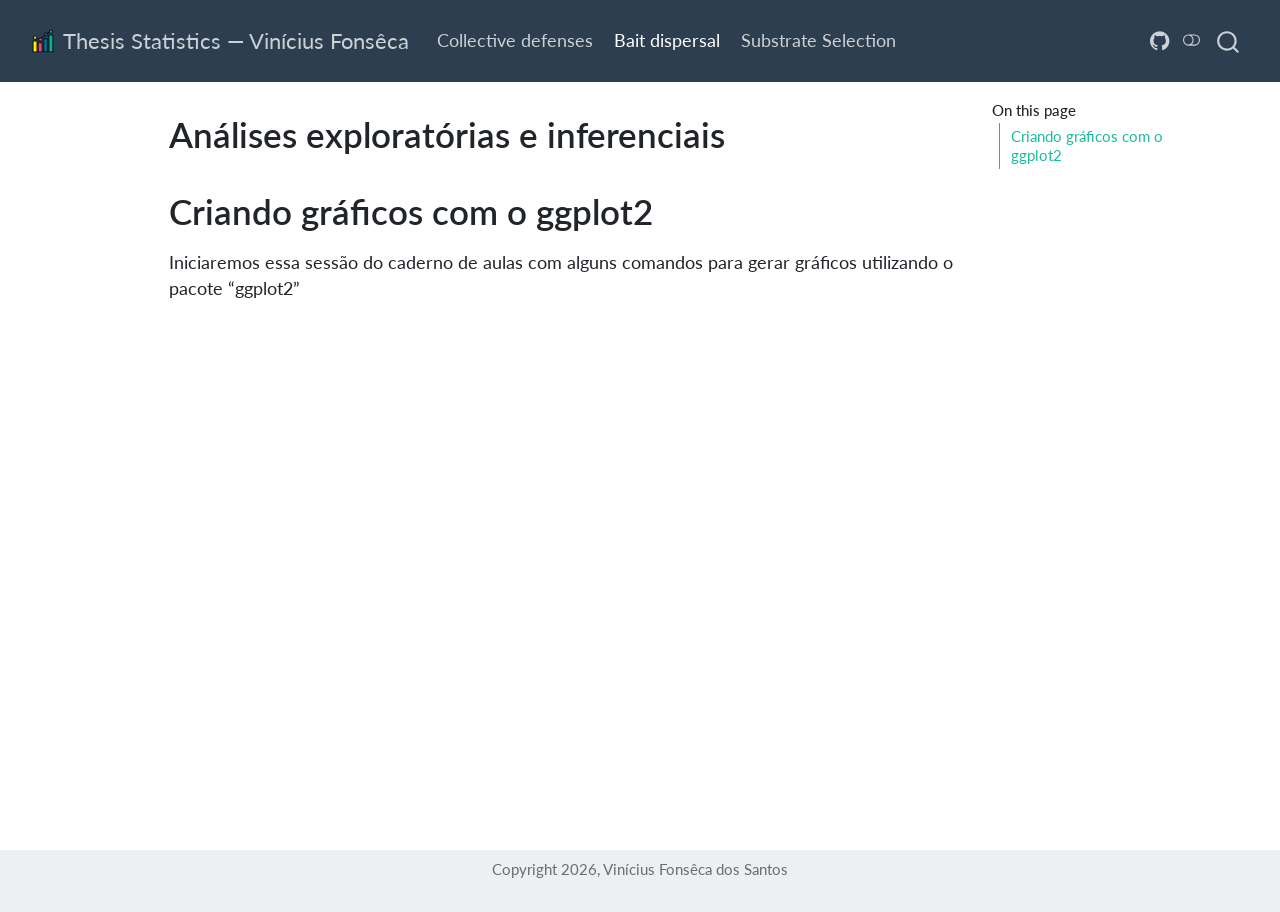
==== docs/bait_disp.html @ e02b9fbf "Updated homepage to English with thesis summary" ====
<!DOCTYPE html>
<html xmlns="http://www.w3.org/1999/xhtml" lang="en" xml:lang="en"><head>

<meta charset="utf-8">
<meta name="generator" content="quarto-1.9.38">

<meta name="viewport" content="width=device-width, initial-scale=1.0, user-scalable=yes">


<title>Análises exploratórias e inferenciais – Thesis Statistics — Vinícius Fonsêca</title>
<style>
/* Default styles provided by pandoc.
** See https://pandoc.org/MANUAL.html#variables-for-html for config info.
*/
code{white-space: pre-wrap;}
span.smallcaps{font-variant: small-caps;}
div.columns{display: flex; gap: min(4vw, 1.5em);}
div.column{flex: auto; overflow-x: auto;}
div.hanging-indent{margin-left: 1.5em; text-indent: -1.5em;}
ul.task-list{list-style: none;}
ul.task-list li input[type="checkbox"] {
  width: 0.8em;
  margin: 0 0.8em 0.2em -1em; /* quarto-specific, see https://github.com/quarto-dev/quarto-cli/issues/4556 */ 
  vertical-align: middle;
}
</style>


<script src="site_libs/quarto-nav/quarto-nav.js"></script>
<script src="site_libs/clipboard/clipboard.min.js"></script>
<script src="site_libs/quarto-search/autocomplete.umd.js"></script>
<script src="site_libs/quarto-search/fuse.min.js"></script>
<script src="site_libs/quarto-search/quarto-search.js"></script>
<meta name="quarto:offset" content="./">
<link href="./img/estatistica.png" rel="icon" type="image/png">
<script src="site_libs/quarto-html/quarto.js" type="module"></script>
<script src="site_libs/quarto-html/tabsets/tabsets.js" type="module"></script>
<script src="site_libs/quarto-html/popper.min.js"></script>
<script src="site_libs/quarto-html/tippy.umd.min.js"></script>
<script src="site_libs/quarto-html/anchor.min.js"></script>
<link href="site_libs/quarto-html/tippy.css" rel="stylesheet">
<link href="site_libs/quarto-html/quarto-syntax-highlighting-15634bcf2e68342d4ad2dfa704d543f6.css" rel="stylesheet" class="quarto-color-scheme" id="quarto-text-highlighting-styles">
<link href="site_libs/quarto-html/quarto-syntax-highlighting-dark-0a6b7249c26820e032cb0bd839ff02b1.css" rel="stylesheet" class="quarto-color-scheme quarto-color-alternate" id="quarto-text-highlighting-styles">
<link href="site_libs/quarto-html/quarto-syntax-highlighting-15634bcf2e68342d4ad2dfa704d543f6.css" rel="stylesheet" class="quarto-color-scheme-extra" id="quarto-text-highlighting-styles">
<script src="site_libs/bootstrap/bootstrap.min.js"></script>
<link href="site_libs/bootstrap/bootstrap-icons.css" rel="stylesheet">
<link href="site_libs/bootstrap/bootstrap-6b90fa0411cf8392c62e17356cd7e431.min.css" rel="stylesheet" append-hash="true" class="quarto-color-scheme" id="quarto-bootstrap" data-mode="light">
<link href="site_libs/bootstrap/bootstrap-dark-cfe5fd3d2664fdce17e79c861cdc1f83.min.css" rel="stylesheet" append-hash="true" class="quarto-color-scheme quarto-color-alternate" id="quarto-bootstrap" data-mode="dark">
<link href="site_libs/bootstrap/bootstrap-6b90fa0411cf8392c62e17356cd7e431.min.css" rel="stylesheet" append-hash="true" class="quarto-color-scheme-extra" id="quarto-bootstrap" data-mode="light">
<script id="quarto-search-options" type="application/json">{
  "location": "navbar",
  "copy-button": false,
  "collapse-after": 3,
  "panel-placement": "end",
  "type": "overlay",
  "limit": 50,
  "keyboard-shortcut": [
    "f",
    "/",
    "s"
  ],
  "show-item-context": false,
  "language": {
    "search-no-results-text": "No results",
    "search-matching-documents-text": "matching documents",
    "search-copy-link-title": "Copy link to search",
    "search-hide-matches-text": "Hide additional matches",
    "search-more-match-text": "more match in this document",
    "search-more-matches-text": "more matches in this document",
    "search-clear-button-title": "Clear",
    "search-text-placeholder": "",
    "search-detached-cancel-button-title": "Cancel",
    "search-submit-button-title": "Submit",
    "search-label": "Search"
  }
}</script>


<link rel="stylesheet" href="styles.css">
</head>

<body class="nav-fixed quarto-light"><script id="quarto-html-before-body" type="application/javascript">
    const toggleBodyColorMode = (bsSheetEl) => {
      const mode = bsSheetEl.getAttribute("data-mode");
      const bodyEl = window.document.querySelector("body");
      if (mode === "dark") {
        bodyEl.classList.add("quarto-dark");
        bodyEl.classList.remove("quarto-light");
      } else {
        bodyEl.classList.add("quarto-light");
        bodyEl.classList.remove("quarto-dark");
      }
    }
    const toggleBodyColorPrimary = () => {
      const bsSheetEl = window.document.querySelector("link#quarto-bootstrap:not([rel=disabled-stylesheet])");
      if (bsSheetEl) {
        toggleBodyColorMode(bsSheetEl);
      }
    }
    const setColorSchemeToggle = (alternate) => {
      const toggles = window.document.querySelectorAll('.quarto-color-scheme-toggle');
      for (let i=0; i < toggles.length; i++) {
        const toggle = toggles[i];
        if (toggle) {
          if (alternate) {
            toggle.classList.add("alternate");
          } else {
            toggle.classList.remove("alternate");
          }
        }
      }
    };
    const toggleColorMode = (alternate) => {
      // Switch the stylesheets
      const primaryStylesheets = window.document.querySelectorAll('link.quarto-color-scheme:not(.quarto-color-alternate)');
      const alternateStylesheets = window.document.querySelectorAll('link.quarto-color-scheme.quarto-color-alternate');
      manageTransitions('#quarto-margin-sidebar .nav-link', false);
      if (alternate) {
        // note: dark is layered on light, we don't disable primary!
        enableStylesheet(alternateStylesheets);
        for (const sheetNode of alternateStylesheets) {
          if (sheetNode.id === "quarto-bootstrap") {
            toggleBodyColorMode(sheetNode);
          }
        }
      } else {
        disableStylesheet(alternateStylesheets);
        enableStylesheet(primaryStylesheets)
        toggleBodyColorPrimary();
      }
      manageTransitions('#quarto-margin-sidebar .nav-link', true);
      // Switch the toggles
      setColorSchemeToggle(alternate)
      // Hack to workaround the fact that safari doesn't
      // properly recolor the scrollbar when toggling (#1455)
      if (navigator.userAgent.indexOf('Safari') > 0 && navigator.userAgent.indexOf('Chrome') == -1) {
        manageTransitions("body", false);
        window.scrollTo(0, 1);
        setTimeout(() => {
          window.scrollTo(0, 0);
          manageTransitions("body", true);
        }, 40);
      }
    }
    const disableStylesheet = (stylesheets) => {
      for (let i=0; i < stylesheets.length; i++) {
        const stylesheet = stylesheets[i];
        stylesheet.rel = 'disabled-stylesheet';
      }
    }
    const enableStylesheet = (stylesheets) => {
      for (let i=0; i < stylesheets.length; i++) {
        const stylesheet = stylesheets[i];
        if(stylesheet.rel !== 'stylesheet') { // for Chrome, which will still FOUC without this check
          stylesheet.rel = 'stylesheet';
        }
      }
    }
    const manageTransitions = (selector, allowTransitions) => {
      const els = window.document.querySelectorAll(selector);
      for (let i=0; i < els.length; i++) {
        const el = els[i];
        if (allowTransitions) {
          el.classList.remove('notransition');
        } else {
          el.classList.add('notransition');
        }
      }
    }
    const isFileUrl = () => {
      return window.location.protocol === 'file:';
    }
    const hasAlternateSentinel = () => {
      let styleSentinel = getColorSchemeSentinel();
      if (styleSentinel !== null) {
        return styleSentinel === "alternate";
      } else {
        return false;
      }
    }
    const setStyleSentinel = (alternate) => {
      const value = alternate ? "alternate" : "default";
      if (!isFileUrl()) {
        window.localStorage.setItem("quarto-color-scheme", value);
      } else {
        localAlternateSentinel = value;
      }
    }
    const getColorSchemeSentinel = () => {
      if (!isFileUrl()) {
        const storageValue = window.localStorage.getItem("quarto-color-scheme");
        return storageValue != null ? storageValue : localAlternateSentinel;
      } else {
        return localAlternateSentinel;
      }
    }
    const toggleGiscusIfUsed = (isAlternate, darkModeDefault) => {
      const baseTheme = document.querySelector('#giscus-base-theme')?.value ?? 'light';
      const alternateTheme = document.querySelector('#giscus-alt-theme')?.value ?? 'dark';
      let newTheme = '';
      if(authorPrefersDark) {
        newTheme = isAlternate ? baseTheme : alternateTheme;
      } else {
        newTheme = isAlternate ? alternateTheme : baseTheme;
      }
      const changeGiscusTheme = () => {
        // From: https://github.com/giscus/giscus/issues/336
        const sendMessage = (message) => {
          const iframe = document.querySelector('iframe.giscus-frame');
          if (!iframe) return;
          iframe.contentWindow.postMessage({ giscus: message }, 'https://giscus.app');
        }
        sendMessage({
          setConfig: {
            theme: newTheme
          }
        });
      }
      const isGiscussLoaded = window.document.querySelector('iframe.giscus-frame') !== null;
      if (isGiscussLoaded) {
        changeGiscusTheme();
      }
    };
    const authorPrefersDark = false;
    const darkModeDefault = authorPrefersDark;
      document.querySelector('link#quarto-text-highlighting-styles.quarto-color-scheme-extra').rel = 'disabled-stylesheet';
      document.querySelector('link#quarto-bootstrap.quarto-color-scheme-extra').rel = 'disabled-stylesheet';
    let localAlternateSentinel = darkModeDefault ? 'alternate' : 'default';
    // Dark / light mode switch
    window.quartoToggleColorScheme = () => {
      // Read the current dark / light value
      let toAlternate = !hasAlternateSentinel();
      toggleColorMode(toAlternate);
      setStyleSentinel(toAlternate);
      toggleGiscusIfUsed(toAlternate, darkModeDefault);
      window.dispatchEvent(new Event('resize'));
    };
    // Switch to dark mode if need be
    if (hasAlternateSentinel()) {
      toggleColorMode(true);
    } else {
      toggleColorMode(false);
    }
  </script>

<div id="quarto-search-results"></div>
  <header id="quarto-header" class="headroom fixed-top">
    <nav class="navbar navbar-expand-lg " data-bs-theme="dark">
      <div class="navbar-container container-fluid">
      <div class="navbar-brand-container mx-auto">
    <a href="./index.html" class="navbar-brand navbar-brand-logo">
    <img src="./img/estatistica.png" alt="" class="navbar-logo light-content">
    <img src="./img/estatistica.png" alt="" class="navbar-logo dark-content">
    </a>
    <a class="navbar-brand" href="./index.html">
    <span class="navbar-title">Thesis Statistics — Vinícius Fonsêca</span>
    </a>
  </div>
            <div id="quarto-search" class="" title="Search"></div>
          <button class="navbar-toggler" type="button" data-bs-toggle="collapse" data-bs-target="#navbarCollapse" aria-controls="navbarCollapse" role="menu" aria-expanded="false" aria-label="Toggle navigation" onclick="if (window.quartoToggleHeadroom) { window.quartoToggleHeadroom(); }">
  <span class="navbar-toggler-icon"></span>
</button>
          <div class="collapse navbar-collapse" id="navbarCollapse">
            <ul class="navbar-nav navbar-nav-scroll me-auto">
  <li class="nav-item">
    <a class="nav-link" href="./coll_defe.html"> 
<span class="menu-text">Collective defenses</span></a>
  </li>  
  <li class="nav-item">
    <a class="nav-link active" href="./bait_disp.html" aria-current="page"> 
<span class="menu-text">Bait dispersal</span></a>
  </li>  
  <li class="nav-item">
    <a class="nav-link" href="./subs_sele.html"> 
<span class="menu-text">Substrate Selection</span></a>
  </li>  
</ul>
            <ul class="navbar-nav navbar-nav-scroll ms-auto">
  <li class="nav-item compact">
    <a class="nav-link" href="https://github.com/viniciusfonse"> <i class="bi bi-github" role="img">
</i> 
<span class="menu-text"></span></a>
  </li>  
</ul>
          </div> <!-- /navcollapse -->
            <div class="quarto-navbar-tools">
  <a href="" class="quarto-color-scheme-toggle quarto-navigation-tool  px-1" onclick="window.quartoToggleColorScheme(); return false;" title="Toggle dark mode"><i class="bi"></i></a>
</div>
      </div> <!-- /container-fluid -->
    </nav>
</header>
<!-- content -->
<div id="quarto-content" class="quarto-container page-columns page-rows-contents page-layout-article page-navbar">
<!-- sidebar -->
<!-- margin-sidebar -->
    <div id="quarto-margin-sidebar" class="sidebar margin-sidebar">
        <nav id="TOC" role="doc-toc" class="toc-active">
    <h2 id="toc-title">On this page</h2>
   
  <ul>
  <li><a href="#criando-gráficos-com-o-ggplot2" id="toc-criando-gráficos-com-o-ggplot2" class="nav-link active" data-scroll-target="#criando-gráficos-com-o-ggplot2">Criando gráficos com o ggplot2</a></li>
  </ul>
</nav>
    </div>
<!-- main -->
<main class="content" id="quarto-document-content">


<header id="title-block-header" class="quarto-title-block default">
<div class="quarto-title">
<h1 class="title">Análises exploratórias e inferenciais</h1>
</div>



<div class="quarto-title-meta">

    
  
    
  </div>
  


</header>


<section id="criando-gráficos-com-o-ggplot2" class="level1">
<h1>Criando gráficos com o ggplot2</h1>
<p>Iniciaremos essa sessão do caderno de aulas com alguns comandos para gerar gráficos utilizando o pacote “ggplot2”</p>


</section>

</main> <!-- /main -->
<script id="quarto-html-after-body" type="application/javascript">
  window.document.addEventListener("DOMContentLoaded", function (event) {
    // Ensure there is a toggle, if there isn't float one in the top right
    if (window.document.querySelector('.quarto-color-scheme-toggle') === null) {
      const a = window.document.createElement('a');
      a.classList.add('top-right');
      a.classList.add('quarto-color-scheme-toggle');
      a.href = "";
      a.onclick = function() { try { window.quartoToggleColorScheme(); } catch {} return false; };
      const i = window.document.createElement("i");
      i.classList.add('bi');
      a.appendChild(i);
      window.document.body.appendChild(a);
    }
    setColorSchemeToggle(hasAlternateSentinel())
    const icon = "";
    const anchorJS = new window.AnchorJS();
    anchorJS.options = {
      placement: 'right',
      icon: icon
    };
    anchorJS.add('.anchored');
    const isCodeAnnotation = (el) => {
      for (const clz of el.classList) {
        if (clz.startsWith('code-annotation-')) {                     
          return true;
        }
      }
      return false;
    }
    const onCopySuccess = function(e) {
      // button target
      const button = e.trigger;
      // don't keep focus
      button.blur();
      // flash "checked"
      button.classList.add('code-copy-button-checked');
      var currentTitle = button.getAttribute("title");
      button.setAttribute("title", "Copied!");
      let tooltip;
      if (window.bootstrap) {
        button.setAttribute("data-bs-toggle", "tooltip");
        button.setAttribute("data-bs-placement", "left");
        button.setAttribute("data-bs-title", "Copied!");
        tooltip = new bootstrap.Tooltip(button, 
          { trigger: "manual", 
            customClass: "code-copy-button-tooltip",
            offset: [0, -8]});
        tooltip.show();    
      }
      setTimeout(function() {
        if (tooltip) {
          tooltip.hide();
          button.removeAttribute("data-bs-title");
          button.removeAttribute("data-bs-toggle");
          button.removeAttribute("data-bs-placement");
        }
        button.setAttribute("title", currentTitle);
        button.classList.remove('code-copy-button-checked');
      }, 1000);
      // clear code selection
      e.clearSelection();
    }
    const getTextToCopy = function(trigger) {
      const outerScaffold = trigger.parentElement.cloneNode(true);
      const codeEl = outerScaffold.querySelector('code');
      for (const childEl of codeEl.children) {
        if (isCodeAnnotation(childEl)) {
          childEl.remove();
        }
      }
      return codeEl.innerText;
    }
    const clipboard = new window.ClipboardJS('.code-copy-button:not([data-in-quarto-modal])', {
      text: getTextToCopy
    });
    clipboard.on('success', onCopySuccess);
    if (window.document.getElementById('quarto-embedded-source-code-modal')) {
      const clipboardModal = new window.ClipboardJS('.code-copy-button[data-in-quarto-modal]', {
        text: getTextToCopy,
        container: window.document.getElementById('quarto-embedded-source-code-modal')
      });
      clipboardModal.on('success', onCopySuccess);
    }
      var localhostRegex = new RegExp(/^(?:http|https):\/\/localhost\:?[0-9]*\//);
      var mailtoRegex = new RegExp(/^mailto:/);
        var filterRegex = new RegExp('/' + window.location.host + '/');
      var isInternal = (href) => {
          return filterRegex.test(href) || localhostRegex.test(href) || mailtoRegex.test(href);
      }
      // Inspect non-navigation links and adorn them if external
     var links = window.document.querySelectorAll('a[href]:not(.nav-link):not(.navbar-brand):not(.toc-action):not(.sidebar-link):not(.sidebar-item-toggle):not(.pagination-link):not(.no-external):not([aria-hidden]):not(.dropdown-item):not(.quarto-navigation-tool):not(.about-link)');
      for (var i=0; i<links.length; i++) {
        const link = links[i];
        if (!isInternal(link.href)) {
          // undo the damage that might have been done by quarto-nav.js in the case of
          // links that we want to consider external
          if (link.dataset.originalHref !== undefined) {
            link.href = link.dataset.originalHref;
          }
        }
      }
    function tippyHover(el, contentFn, onTriggerFn, onUntriggerFn) {
      const config = {
        allowHTML: true,
        maxWidth: 500,
        delay: 100,
        arrow: false,
        appendTo: function(el) {
            return el.parentElement;
        },
        interactive: true,
        interactiveBorder: 10,
        theme: 'quarto',
        placement: 'bottom-start',
      };
      if (contentFn) {
        config.content = contentFn;
      }
      if (onTriggerFn) {
        config.onTrigger = onTriggerFn;
      }
      if (onUntriggerFn) {
        config.onUntrigger = onUntriggerFn;
      }
      window.tippy(el, config); 
    }
    const noterefs = window.document.querySelectorAll('a[role="doc-noteref"]');
    for (var i=0; i<noterefs.length; i++) {
      const ref = noterefs[i];
      tippyHover(ref, function() {
        // use id or data attribute instead here
        let href = ref.getAttribute('data-footnote-href') || ref.getAttribute('href');
        try { href = new URL(href).hash; } catch {}
        const id = href.replace(/^#\/?/, "");
        const note = window.document.getElementById(id);
        if (note) {
          return note.innerHTML;
        } else {
          return "";
        }
      });
    }
    const xrefs = window.document.querySelectorAll('a.quarto-xref');
    const processXRef = (id, note) => {
      // Strip column container classes
      const stripColumnClz = (el) => {
        el.classList.remove("page-full", "page-columns");
        if (el.children) {
          for (const child of el.children) {
            stripColumnClz(child);
          }
        }
      }
      stripColumnClz(note)
      if (id === null || id.startsWith('sec-')) {
        // Special case sections, only their first couple elements
        const container = document.createElement("div");
        if (note.children && note.children.length > 2) {
          container.appendChild(note.children[0].cloneNode(true));
          for (let i = 1; i < note.children.length; i++) {
            const child = note.children[i];
            if (child.tagName === "P" && child.innerText === "") {
              continue;
            } else {
              container.appendChild(child.cloneNode(true));
              break;
            }
          }
          if (window.Quarto?.typesetMath) {
            window.Quarto.typesetMath(container);
          }
          return container.innerHTML
        } else {
          if (window.Quarto?.typesetMath) {
            window.Quarto.typesetMath(note);
          }
          return note.innerHTML;
        }
      } else {
        // Remove any anchor links if they are present
        const anchorLink = note.querySelector('a.anchorjs-link');
        if (anchorLink) {
          anchorLink.remove();
        }
        if (window.Quarto?.typesetMath) {
          window.Quarto.typesetMath(note);
        }
        if (note.classList.contains("callout")) {
          return note.outerHTML;
        } else {
          return note.innerHTML;
        }
      }
    }
    for (var i=0; i<xrefs.length; i++) {
      const xref = xrefs[i];
      tippyHover(xref, undefined, function(instance) {
        instance.disable();
        let url = xref.getAttribute('href');
        let hash = undefined; 
        if (url.startsWith('#')) {
          hash = url;
        } else {
          try { hash = new URL(url).hash; } catch {}
        }
        if (hash) {
          const id = hash.replace(/^#\/?/, "");
          const note = window.document.getElementById(id);
          if (note !== null) {
            try {
              const html = processXRef(id, note.cloneNode(true));
              instance.setContent(html);
            } finally {
              instance.enable();
              instance.show();
            }
          } else {
            // See if we can fetch this
            fetch(url.split('#')[0])
            .then(res => res.text())
            .then(html => {
              const parser = new DOMParser();
              const htmlDoc = parser.parseFromString(html, "text/html");
              const note = htmlDoc.getElementById(id);
              if (note !== null) {
                const html = processXRef(id, note);
                instance.setContent(html);
              } 
            }).finally(() => {
              instance.enable();
              instance.show();
            });
          }
        } else {
          // See if we can fetch a full url (with no hash to target)
          // This is a special case and we should probably do some content thinning / targeting
          fetch(url)
          .then(res => res.text())
          .then(html => {
            const parser = new DOMParser();
            const htmlDoc = parser.parseFromString(html, "text/html");
            const note = htmlDoc.querySelector('main.content');
            if (note !== null) {
              // This should only happen for chapter cross references
              // (since there is no id in the URL)
              // remove the first header
              if (note.children.length > 0 && note.children[0].tagName === "HEADER") {
                note.children[0].remove();
              }
              const html = processXRef(null, note);
              instance.setContent(html);
            } 
          }).finally(() => {
            instance.enable();
            instance.show();
          });
        }
      }, function(instance) {
      });
    }
        let selectedAnnoteEl;
        const selectorForAnnotation = ( cell, annotation) => {
          let cellAttr = 'data-code-cell="' + cell + '"';
          let lineAttr = 'data-code-annotation="' +  annotation + '"';
          const selector = 'span[' + cellAttr + '][' + lineAttr + ']';
          return selector;
        }
        const selectCodeLines = (annoteEl) => {
          const doc = window.document;
          const targetCell = annoteEl.getAttribute("data-target-cell");
          const targetAnnotation = annoteEl.getAttribute("data-target-annotation");
          const annoteSpan = window.document.querySelector(selectorForAnnotation(targetCell, targetAnnotation));
          const lines = annoteSpan.getAttribute("data-code-lines").split(",");
          const lineIds = lines.map((line) => {
            return targetCell + "-" + line;
          })
          let top = null;
          let height = null;
          let parent = null;
          if (lineIds.length > 0) {
              //compute the position of the single el (top and bottom and make a div)
              const el = window.document.getElementById(lineIds[0]);
              top = el.offsetTop;
              height = el.offsetHeight;
              parent = el.parentElement.parentElement;
            if (lineIds.length > 1) {
              const lastEl = window.document.getElementById(lineIds[lineIds.length - 1]);
              const bottom = lastEl.offsetTop + lastEl.offsetHeight;
              height = bottom - top;
            }
            if (top !== null && height !== null && parent !== null) {
              // cook up a div (if necessary) and position it 
              let div = window.document.getElementById("code-annotation-line-highlight");
              if (div === null) {
                div = window.document.createElement("div");
                div.setAttribute("id", "code-annotation-line-highlight");
                div.style.position = 'absolute';
                parent.appendChild(div);
              }
              div.style.top = top - 2 + "px";
              div.style.height = height + 4 + "px";
              div.style.left = 0;
              let gutterDiv = window.document.getElementById("code-annotation-line-highlight-gutter");
              if (gutterDiv === null) {
                gutterDiv = window.document.createElement("div");
                gutterDiv.setAttribute("id", "code-annotation-line-highlight-gutter");
                gutterDiv.style.position = 'absolute';
                const codeCell = window.document.getElementById(targetCell);
                const gutter = codeCell.querySelector('.code-annotation-gutter');
                gutter.appendChild(gutterDiv);
              }
              gutterDiv.style.top = top - 2 + "px";
              gutterDiv.style.height = height + 4 + "px";
            }
            selectedAnnoteEl = annoteEl;
          }
        };
        const unselectCodeLines = () => {
          const elementsIds = ["code-annotation-line-highlight", "code-annotation-line-highlight-gutter"];
          elementsIds.forEach((elId) => {
            const div = window.document.getElementById(elId);
            if (div) {
              div.remove();
            }
          });
          selectedAnnoteEl = undefined;
        };
          // Handle positioning of the toggle
      window.addEventListener(
        "resize",
        throttle(() => {
          elRect = undefined;
          if (selectedAnnoteEl) {
            selectCodeLines(selectedAnnoteEl);
          }
        }, 10)
      );
      function throttle(fn, ms) {
      let throttle = false;
      let timer;
        return (...args) => {
          if(!throttle) { // first call gets through
              fn.apply(this, args);
              throttle = true;
          } else { // all the others get throttled
              if(timer) clearTimeout(timer); // cancel #2
              timer = setTimeout(() => {
                fn.apply(this, args);
                timer = throttle = false;
              }, ms);
          }
        };
      }
        // Attach click handler to the DT
        const annoteDls = window.document.querySelectorAll('dt[data-target-cell]');
        for (const annoteDlNode of annoteDls) {
          annoteDlNode.addEventListener('click', (event) => {
            const clickedEl = event.target;
            if (clickedEl !== selectedAnnoteEl) {
              unselectCodeLines();
              const activeEl = window.document.querySelector('dt[data-target-cell].code-annotation-active');
              if (activeEl) {
                activeEl.classList.remove('code-annotation-active');
              }
              selectCodeLines(clickedEl);
              clickedEl.classList.add('code-annotation-active');
            } else {
              // Unselect the line
              unselectCodeLines();
              clickedEl.classList.remove('code-annotation-active');
            }
          });
        }
    const findCites = (el) => {
      const parentEl = el.parentElement;
      if (parentEl) {
        const cites = parentEl.dataset.cites;
        if (cites) {
          return {
            el,
            cites: cites.split(' ')
          };
        } else {
          return findCites(el.parentElement)
        }
      } else {
        return undefined;
      }
    };
    var bibliorefs = window.document.querySelectorAll('a[role="doc-biblioref"]');
    for (var i=0; i<bibliorefs.length; i++) {
      const ref = bibliorefs[i];
      const citeInfo = findCites(ref);
      if (citeInfo) {
        tippyHover(citeInfo.el, function() {
          var popup = window.document.createElement('div');
          citeInfo.cites.forEach(function(cite) {
            var citeDiv = window.document.createElement('div');
            citeDiv.classList.add('hanging-indent');
            citeDiv.classList.add('csl-entry');
            var biblioDiv = window.document.getElementById('ref-' + cite);
            if (biblioDiv) {
              citeDiv.innerHTML = biblioDiv.innerHTML;
            }
            popup.appendChild(citeDiv);
          });
          return popup.innerHTML;
        });
      }
    }
  });
  </script>
</div> <!-- /content -->
<footer class="footer">
  <div class="nav-footer">
    <div class="nav-footer-left">
      &nbsp;
    </div>   
    <div class="nav-footer-center">
<p>Copyright 2026, Vinícius Fonsêca dos Santos</p>
</div>
    <div class="nav-footer-right">
      &nbsp;
    </div>
  </div>
</footer>




</body></html>
---- docs/site_libs/quarto-html/tippy.css ----
.tippy-box[data-animation=fade][data-state=hidden]{opacity:0}[data-tippy-root]{max-width:calc(100vw - 10px)}.tippy-box{position:relative;background-color:#333;color:#fff;border-radius:4px;font-size:14px;line-height:1.4;white-space:normal;outline:0;transition-property:transform,visibility,opacity}.tippy-box[data-placement^=top]>.tippy-arrow{bottom:0}.tippy-box[data-placement^=top]>.tippy-arrow:before{bottom:-7px;left:0;border-width:8px 8px 0;border-top-color:initial;transform-origin:center top}.tippy-box[data-placement^=bottom]>.tippy-arrow{top:0}.tippy-box[data-placement^=bottom]>.tippy-arrow:before{top:-7px;left:0;border-width:0 8px 8px;border-bottom-color:initial;transform-origin:center bottom}.tippy-box[data-placement^=left]>.tippy-arrow{right:0}.tippy-box[data-placement^=left]>.tippy-arrow:before{border-width:8px 0 8px 8px;border-left-color:initial;right:-7px;transform-origin:center left}.tippy-box[data-placement^=right]>.tippy-arrow{left:0}.tippy-box[data-placement^=right]>.tippy-arrow:before{left:-7px;border-width:8px 8px 8px 0;border-right-color:initial;transform-origin:center right}.tippy-box[data-inertia][data-state=visible]{transition-timing-function:cubic-bezier(.54,1.5,.38,1.11)}.tippy-arrow{width:16px;height:16px;color:#333}.tippy-arrow:before{content:"";position:absolute;border-color:transparent;border-style:solid}.tippy-content{position:relative;padding:5px 9px;z-index:1}
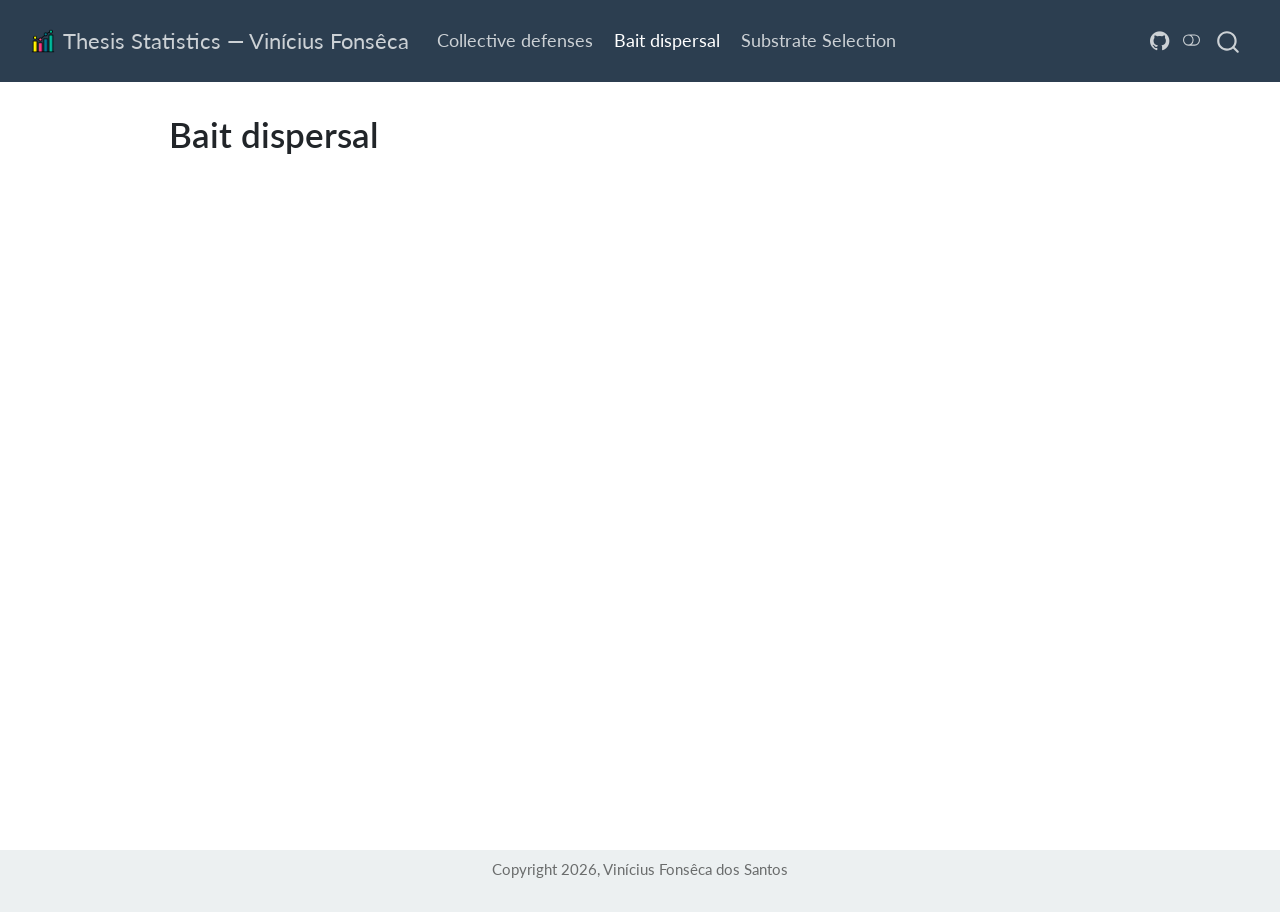
==== commit 635f5d09: "Iniciando as análises" ====
--- a/docs/bait_disp.html
+++ b/docs/bait_disp.html
@@ -7,7 +7,7 @@
 <meta name="viewport" content="width=device-width, initial-scale=1.0, user-scalable=yes">
 
 
-<title>Análises exploratórias e inferenciais – Thesis Statistics — Vinícius Fonsêca</title>
+<title>Bait dispersal – Thesis Statistics — Vinícius Fonsêca</title>
 <style>
 /* Default styles provided by pandoc.
 ** See https://pandoc.org/MANUAL.html#variables-for-html for config info.
@@ -293,14 +293,8 @@
 <div id="quarto-content" class="quarto-container page-columns page-rows-contents page-layout-article page-navbar">
 <!-- sidebar -->
 <!-- margin-sidebar -->
-    <div id="quarto-margin-sidebar" class="sidebar margin-sidebar">
-        <nav id="TOC" role="doc-toc" class="toc-active">
-    <h2 id="toc-title">On this page</h2>
-   
-  <ul>
-  <li><a href="#criando-gráficos-com-o-ggplot2" id="toc-criando-gráficos-com-o-ggplot2" class="nav-link active" data-scroll-target="#criando-gráficos-com-o-ggplot2">Criando gráficos com o ggplot2</a></li>
-  </ul>
-</nav>
+    <div id="quarto-margin-sidebar" class="sidebar margin-sidebar zindex-bottom">
+        
     </div>
 <!-- main -->
 <main class="content" id="quarto-document-content">
@@ -308,7 +302,7 @@
 
 <header id="title-block-header" class="quarto-title-block default">
 <div class="quarto-title">
-<h1 class="title">Análises exploratórias e inferenciais</h1>
+<h1 class="title">Bait dispersal</h1>
 </div>
 
 
@@ -325,12 +319,8 @@
 </header>
 
 
-<section id="criando-gráficos-com-o-ggplot2" class="level1">
-<h1>Criando gráficos com o ggplot2</h1>
-<p>Iniciaremos essa sessão do caderno de aulas com alguns comandos para gerar gráficos utilizando o pacote “ggplot2”</p>
-
-
-</section>
+
+
 
 </main> <!-- /main -->
 <script id="quarto-html-after-body" type="application/javascript">
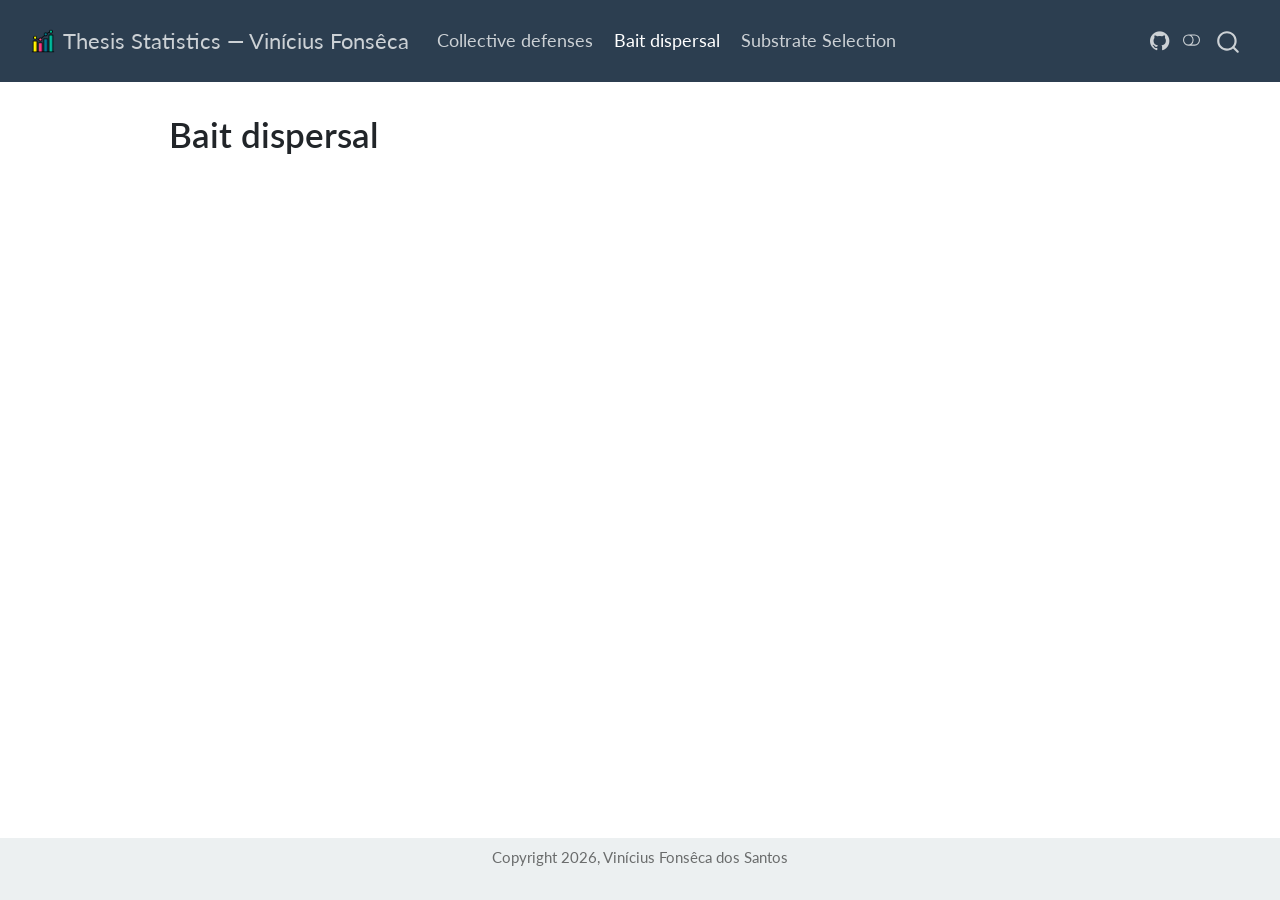
==== commit 719835e6: "Atualizando" ====
--- a/docs/bait_disp.html
+++ b/docs/bait_disp.html
@@ -2,7 +2,7 @@
 <html xmlns="http://www.w3.org/1999/xhtml" lang="en" xml:lang="en"><head>
 
 <meta charset="utf-8">
-<meta name="generator" content="quarto-1.9.38">
+<meta name="generator" content="quarto-1.10.18">
 
 <meta name="viewport" content="width=device-width, initial-scale=1.0, user-scalable=yes">
 
@@ -12,10 +12,13 @@
 /* Default styles provided by pandoc.
 ** See https://pandoc.org/MANUAL.html#variables-for-html for config info.
 */
-code{white-space: pre-wrap;}
 span.smallcaps{font-variant: small-caps;}
-div.columns{display: flex; gap: min(4vw, 1.5em);}
-div.column{flex: auto; overflow-x: auto;}
+div.columns{display: flex; gap: 1.5em;}
+div.column{flex: auto;}
+@media screen {
+div.columns{gap: min(4vw, 1.5em);}
+div.column{overflow-x: auto;}
+}
 div.hanging-indent{margin-left: 1.5em; text-indent: -1.5em;}
 ul.task-list{list-style: none;}
 ul.task-list li input[type="checkbox"] {
@@ -39,14 +42,14 @@
 <script src="site_libs/quarto-html/tippy.umd.min.js"></script>
 <script src="site_libs/quarto-html/anchor.min.js"></script>
 <link href="site_libs/quarto-html/tippy.css" rel="stylesheet">
-<link href="site_libs/quarto-html/quarto-syntax-highlighting-15634bcf2e68342d4ad2dfa704d543f6.css" rel="stylesheet" class="quarto-color-scheme" id="quarto-text-highlighting-styles">
-<link href="site_libs/quarto-html/quarto-syntax-highlighting-dark-0a6b7249c26820e032cb0bd839ff02b1.css" rel="stylesheet" class="quarto-color-scheme quarto-color-alternate" id="quarto-text-highlighting-styles">
-<link href="site_libs/quarto-html/quarto-syntax-highlighting-15634bcf2e68342d4ad2dfa704d543f6.css" rel="stylesheet" class="quarto-color-scheme-extra" id="quarto-text-highlighting-styles">
+<link href="site_libs/quarto-html/quarto-syntax-highlighting-64a204ab8560d761af7679ceaba22944.css" rel="stylesheet" class="quarto-color-scheme" id="quarto-text-highlighting-styles">
+<link href="site_libs/quarto-html/quarto-syntax-highlighting-dark-b85bc7c33db8c58e0ec93c3465666fed.css" rel="stylesheet" class="quarto-color-scheme quarto-color-alternate" id="quarto-text-highlighting-styles">
+<link href="site_libs/quarto-html/quarto-syntax-highlighting-64a204ab8560d761af7679ceaba22944.css" rel="stylesheet" class="quarto-color-scheme-extra" id="quarto-text-highlighting-styles">
 <script src="site_libs/bootstrap/bootstrap.min.js"></script>
 <link href="site_libs/bootstrap/bootstrap-icons.css" rel="stylesheet">
-<link href="site_libs/bootstrap/bootstrap-6b90fa0411cf8392c62e17356cd7e431.min.css" rel="stylesheet" append-hash="true" class="quarto-color-scheme" id="quarto-bootstrap" data-mode="light">
-<link href="site_libs/bootstrap/bootstrap-dark-cfe5fd3d2664fdce17e79c861cdc1f83.min.css" rel="stylesheet" append-hash="true" class="quarto-color-scheme quarto-color-alternate" id="quarto-bootstrap" data-mode="dark">
-<link href="site_libs/bootstrap/bootstrap-6b90fa0411cf8392c62e17356cd7e431.min.css" rel="stylesheet" append-hash="true" class="quarto-color-scheme-extra" id="quarto-bootstrap" data-mode="light">
+<link href="site_libs/bootstrap/bootstrap-cdcd0baca505c624bc827df1664dcc92.min.css" rel="stylesheet" append-hash="true" class="quarto-color-scheme" id="quarto-bootstrap" data-mode="light">
+<link href="site_libs/bootstrap/bootstrap-dark-89069bf6ae8a5c242009992ff1688b5f.min.css" rel="stylesheet" append-hash="true" class="quarto-color-scheme quarto-color-alternate" id="quarto-bootstrap" data-mode="dark">
+<link href="site_libs/bootstrap/bootstrap-cdcd0baca505c624bc827df1664dcc92.min.css" rel="stylesheet" append-hash="true" class="quarto-color-scheme-extra" id="quarto-bootstrap" data-mode="light">
 <script id="quarto-search-options" type="application/json">{
   "location": "navbar",
   "copy-button": false,
--- a/docs/site_libs/quarto-html/quarto-syntax-highlighting-64a204ab8560d761af7679ceaba22944.css
+++ b/docs/site_libs/quarto-html/quarto-syntax-highlighting-64a204ab8560d761af7679ceaba22944.css
@@ -0,0 +1,236 @@
+/* quarto syntax highlight colors */
+:root {
+  --quarto-hl-ot-color: #003B4F;
+  --quarto-hl-at-color: #657422;
+  --quarto-hl-ss-color: #20794D;
+  --quarto-hl-an-color: #5E5E5E;
+  --quarto-hl-fu-color: #4758AB;
+  --quarto-hl-st-color: #20794D;
+  --quarto-hl-cf-color: #003B4F;
+  --quarto-hl-op-color: #5E5E5E;
+  --quarto-hl-er-color: #AD0000;
+  --quarto-hl-bn-color: #AD0000;
+  --quarto-hl-al-color: #AD0000;
+  --quarto-hl-va-color: #111111;
+  --quarto-hl-bu-color: inherit;
+  --quarto-hl-ex-color: inherit;
+  --quarto-hl-pp-color: #AD0000;
+  --quarto-hl-in-color: #5E5E5E;
+  --quarto-hl-vs-color: #20794D;
+  --quarto-hl-wa-color: #5E5E5E;
+  --quarto-hl-do-color: #5E5E5E;
+  --quarto-hl-im-color: #00769E;
+  --quarto-hl-ch-color: #20794D;
+  --quarto-hl-dt-color: #AD0000;
+  --quarto-hl-fl-color: #AD0000;
+  --quarto-hl-co-color: #5E5E5E;
+  --quarto-hl-cv-color: #5E5E5E;
+  --quarto-hl-cn-color: #8f5902;
+  --quarto-hl-sc-color: #5E5E5E;
+  --quarto-hl-dv-color: #AD0000;
+  --quarto-hl-kw-color: #003B4F;
+}
+
+/* other quarto variables */
+:root {
+  --quarto-font-monospace: SFMono-Regular, Menlo, Monaco, Consolas, "Liberation Mono", "Courier New", monospace;
+}
+
+/* syntax highlight based on Pandoc's rules */
+pre > code.sourceCode > span {
+  color: #003B4F;
+}
+
+code.sourceCode > span {
+  color: #003B4F;
+}
+
+div.sourceCode,
+div.sourceCode pre.sourceCode {
+  color: #003B4F;
+}
+
+/* Normal */
+code span {
+  color: #003B4F;
+}
+
+/* Alert */
+code span.al {
+  color: #AD0000;
+  font-style: inherit;
+}
+
+/* Annotation */
+code span.an {
+  color: #5E5E5E;
+  font-style: inherit;
+}
+
+/* Attribute */
+code span.at {
+  color: #657422;
+  font-style: inherit;
+}
+
+/* BaseN */
+code span.bn {
+  color: #AD0000;
+  font-style: inherit;
+}
+
+/* BuiltIn */
+code span.bu {
+  font-style: inherit;
+}
+
+/* ControlFlow */
+code span.cf {
+  color: #003B4F;
+  font-weight: bold;
+  font-style: inherit;
+}
+
+/* Char */
+code span.ch {
+  color: #20794D;
+  font-style: inherit;
+}
+
+/* Constant */
+code span.cn {
+  color: #8f5902;
+  font-style: inherit;
+}
+
+/* Comment */
+code span.co {
+  color: #5E5E5E;
+  font-style: inherit;
+}
+
+/* CommentVar */
+code span.cv {
+  color: #5E5E5E;
+  font-style: italic;
+}
+
+/* Documentation */
+code span.do {
+  color: #5E5E5E;
+  font-style: italic;
+}
+
+/* DataType */
+code span.dt {
+  color: #AD0000;
+  font-style: inherit;
+}
+
+/* DecVal */
+code span.dv {
+  color: #AD0000;
+  font-style: inherit;
+}
+
+/* Error */
+code span.er {
+  color: #AD0000;
+  font-style: inherit;
+}
+
+/* Extension */
+code span.ex {
+  font-style: inherit;
+}
+
+/* Float */
+code span.fl {
+  color: #AD0000;
+  font-style: inherit;
+}
+
+/* Function */
+code span.fu {
+  color: #4758AB;
+  font-style: inherit;
+}
+
+/* Import */
+code span.im {
+  color: #00769E;
+  font-style: inherit;
+}
+
+/* Information */
+code span.in {
+  color: #5E5E5E;
+  font-style: inherit;
+}
+
+/* Keyword */
+code span.kw {
+  color: #003B4F;
+  font-weight: bold;
+  font-style: inherit;
+}
+
+/* Operator */
+code span.op {
+  color: #5E5E5E;
+  font-style: inherit;
+}
+
+/* Other */
+code span.ot {
+  color: #003B4F;
+  font-style: inherit;
+}
+
+/* Preprocessor */
+code span.pp {
+  color: #AD0000;
+  font-style: inherit;
+}
+
+/* SpecialChar */
+code span.sc {
+  color: #5E5E5E;
+  font-style: inherit;
+}
+
+/* SpecialString */
+code span.ss {
+  color: #20794D;
+  font-style: inherit;
+}
+
+/* String */
+code span.st {
+  color: #20794D;
+  font-style: inherit;
+}
+
+/* Variable */
+code span.va {
+  color: #111111;
+  font-style: inherit;
+}
+
+/* VerbatimString */
+code span.vs {
+  color: #20794D;
+  font-style: inherit;
+}
+
+/* Warning */
+code span.wa {
+  color: #5E5E5E;
+  font-style: italic;
+}
+
+.prevent-inlining {
+  content: "</";
+}
+
+/*# sourceMappingURL=9d8d5bb603a83b8298b89080a598c93b.css.map */
--- a/docs/site_libs/quarto-html/quarto-syntax-highlighting-dark-b85bc7c33db8c58e0ec93c3465666fed.css
+++ b/docs/site_libs/quarto-html/quarto-syntax-highlighting-dark-b85bc7c33db8c58e0ec93c3465666fed.css
@@ -0,0 +1,219 @@
+/* quarto syntax highlight colors */
+:root {
+  --quarto-hl-al-color: #f07178;
+  --quarto-hl-an-color: #d4d0ab;
+  --quarto-hl-at-color: #00e0e0;
+  --quarto-hl-bn-color: #d4d0ab;
+  --quarto-hl-bu-color: #abe338;
+  --quarto-hl-ch-color: #abe338;
+  --quarto-hl-co-color: #f8f8f2;
+  --quarto-hl-cv-color: #ffd700;
+  --quarto-hl-cn-color: #ffd700;
+  --quarto-hl-cf-color: #ffa07a;
+  --quarto-hl-dt-color: #ffa07a;
+  --quarto-hl-dv-color: #d4d0ab;
+  --quarto-hl-do-color: #f8f8f2;
+  --quarto-hl-er-color: #f07178;
+  --quarto-hl-ex-color: #00e0e0;
+  --quarto-hl-fl-color: #d4d0ab;
+  --quarto-hl-fu-color: #ffa07a;
+  --quarto-hl-im-color: #abe338;
+  --quarto-hl-in-color: #d4d0ab;
+  --quarto-hl-kw-color: #ffa07a;
+  --quarto-hl-op-color: #ffa07a;
+  --quarto-hl-ot-color: #00e0e0;
+  --quarto-hl-pp-color: #dcc6e0;
+  --quarto-hl-re-color: #00e0e0;
+  --quarto-hl-sc-color: #abe338;
+  --quarto-hl-ss-color: #abe338;
+  --quarto-hl-st-color: #abe338;
+  --quarto-hl-va-color: #00e0e0;
+  --quarto-hl-vs-color: #abe338;
+  --quarto-hl-wa-color: #dcc6e0;
+}
+
+/* other quarto variables */
+:root {
+  --quarto-font-monospace: SFMono-Regular, Menlo, Monaco, Consolas, "Liberation Mono", "Courier New", monospace;
+}
+
+/* syntax highlight based on Pandoc's rules */
+pre > code.sourceCode > span {
+  color: #f8f8f2;
+}
+
+code.sourceCode > span {
+  color: #f8f8f2;
+}
+
+div.sourceCode,
+div.sourceCode pre.sourceCode {
+  color: #f8f8f2;
+}
+
+/* Normal */
+code span {
+  color: #f8f8f2;
+}
+
+/* Alert */
+code span.al {
+  color: #f07178;
+}
+
+/* Annotation */
+code span.an {
+  color: #d4d0ab;
+}
+
+/* Attribute */
+code span.at {
+  color: #00e0e0;
+}
+
+/* BaseN */
+code span.bn {
+  color: #d4d0ab;
+}
+
+/* BuiltIn */
+code span.bu {
+  color: #abe338;
+}
+
+/* ControlFlow */
+code span.cf {
+  font-weight: bold;
+  color: #ffa07a;
+}
+
+/* Char */
+code span.ch {
+  color: #abe338;
+}
+
+/* Constant */
+code span.cn {
+  color: #ffd700;
+}
+
+/* Comment */
+code span.co {
+  font-style: italic;
+  color: #f8f8f2;
+}
+
+/* CommentVar */
+code span.cv {
+  color: #ffd700;
+}
+
+/* Documentation */
+code span.do {
+  color: #f8f8f2;
+}
+
+/* DataType */
+code span.dt {
+  color: #ffa07a;
+}
+
+/* DecVal */
+code span.dv {
+  color: #d4d0ab;
+}
+
+/* Error */
+code span.er {
+  color: #f07178;
+  text-decoration: underline;
+}
+
+/* Extension */
+code span.ex {
+  font-weight: bold;
+  color: #00e0e0;
+}
+
+/* Float */
+code span.fl {
+  color: #d4d0ab;
+}
+
+/* Function */
+code span.fu {
+  color: #ffa07a;
+}
+
+/* Import */
+code span.im {
+  color: #abe338;
+}
+
+/* Information */
+code span.in {
+  color: #d4d0ab;
+}
+
+/* Keyword */
+code span.kw {
+  font-weight: bold;
+  color: #ffa07a;
+}
+
+/* Operator */
+code span.op {
+  color: #ffa07a;
+}
+
+/* Other */
+code span.ot {
+  color: #00e0e0;
+}
+
+/* Preprocessor */
+code span.pp {
+  color: #dcc6e0;
+}
+
+/* RegionMarker */
+code span.re {
+  background-color: #f8f8f2;
+  color: #00e0e0;
+}
+
+/* SpecialChar */
+code span.sc {
+  color: #abe338;
+}
+
+/* SpecialString */
+code span.ss {
+  color: #abe338;
+}
+
+/* String */
+code span.st {
+  color: #abe338;
+}
+
+/* Variable */
+code span.va {
+  color: #00e0e0;
+}
+
+/* VerbatimString */
+code span.vs {
+  color: #abe338;
+}
+
+/* Warning */
+code span.wa {
+  color: #dcc6e0;
+}
+
+.prevent-inlining {
+  content: "</";
+}
+
+/*# sourceMappingURL=4ed8f1090dec6531da29ab00902aa718.css.map */
--- a/docs/site_libs/quarto-html/quarto-syntax-highlighting-64a204ab8560d761af7679ceaba22944.css
+++ b/docs/site_libs/quarto-html/quarto-syntax-highlighting-64a204ab8560d761af7679ceaba22944.css
@@ -0,0 +1,236 @@
+/* quarto syntax highlight colors */
+:root {
+  --quarto-hl-ot-color: #003B4F;
+  --quarto-hl-at-color: #657422;
+  --quarto-hl-ss-color: #20794D;
+  --quarto-hl-an-color: #5E5E5E;
+  --quarto-hl-fu-color: #4758AB;
+  --quarto-hl-st-color: #20794D;
+  --quarto-hl-cf-color: #003B4F;
+  --quarto-hl-op-color: #5E5E5E;
+  --quarto-hl-er-color: #AD0000;
+  --quarto-hl-bn-color: #AD0000;
+  --quarto-hl-al-color: #AD0000;
+  --quarto-hl-va-color: #111111;
+  --quarto-hl-bu-color: inherit;
+  --quarto-hl-ex-color: inherit;
+  --quarto-hl-pp-color: #AD0000;
+  --quarto-hl-in-color: #5E5E5E;
+  --quarto-hl-vs-color: #20794D;
+  --quarto-hl-wa-color: #5E5E5E;
+  --quarto-hl-do-color: #5E5E5E;
+  --quarto-hl-im-color: #00769E;
+  --quarto-hl-ch-color: #20794D;
+  --quarto-hl-dt-color: #AD0000;
+  --quarto-hl-fl-color: #AD0000;
+  --quarto-hl-co-color: #5E5E5E;
+  --quarto-hl-cv-color: #5E5E5E;
+  --quarto-hl-cn-color: #8f5902;
+  --quarto-hl-sc-color: #5E5E5E;
+  --quarto-hl-dv-color: #AD0000;
+  --quarto-hl-kw-color: #003B4F;
+}
+
+/* other quarto variables */
+:root {
+  --quarto-font-monospace: SFMono-Regular, Menlo, Monaco, Consolas, "Liberation Mono", "Courier New", monospace;
+}
+
+/* syntax highlight based on Pandoc's rules */
+pre > code.sourceCode > span {
+  color: #003B4F;
+}
+
+code.sourceCode > span {
+  color: #003B4F;
+}
+
+div.sourceCode,
+div.sourceCode pre.sourceCode {
+  color: #003B4F;
+}
+
+/* Normal */
+code span {
+  color: #003B4F;
+}
+
+/* Alert */
+code span.al {
+  color: #AD0000;
+  font-style: inherit;
+}
+
+/* Annotation */
+code span.an {
+  color: #5E5E5E;
+  font-style: inherit;
+}
+
+/* Attribute */
+code span.at {
+  color: #657422;
+  font-style: inherit;
+}
+
+/* BaseN */
+code span.bn {
+  color: #AD0000;
+  font-style: inherit;
+}
+
+/* BuiltIn */
+code span.bu {
+  font-style: inherit;
+}
+
+/* ControlFlow */
+code span.cf {
+  color: #003B4F;
+  font-weight: bold;
+  font-style: inherit;
+}
+
+/* Char */
+code span.ch {
+  color: #20794D;
+  font-style: inherit;
+}
+
+/* Constant */
+code span.cn {
+  color: #8f5902;
+  font-style: inherit;
+}
+
+/* Comment */
+code span.co {
+  color: #5E5E5E;
+  font-style: inherit;
+}
+
+/* CommentVar */
+code span.cv {
+  color: #5E5E5E;
+  font-style: italic;
+}
+
+/* Documentation */
+code span.do {
+  color: #5E5E5E;
+  font-style: italic;
+}
+
+/* DataType */
+code span.dt {
+  color: #AD0000;
+  font-style: inherit;
+}
+
+/* DecVal */
+code span.dv {
+  color: #AD0000;
+  font-style: inherit;
+}
+
+/* Error */
+code span.er {
+  color: #AD0000;
+  font-style: inherit;
+}
+
+/* Extension */
+code span.ex {
+  font-style: inherit;
+}
+
+/* Float */
+code span.fl {
+  color: #AD0000;
+  font-style: inherit;
+}
+
+/* Function */
+code span.fu {
+  color: #4758AB;
+  font-style: inherit;
+}
+
+/* Import */
+code span.im {
+  color: #00769E;
+  font-style: inherit;
+}
+
+/* Information */
+code span.in {
+  color: #5E5E5E;
+  font-style: inherit;
+}
+
+/* Keyword */
+code span.kw {
+  color: #003B4F;
+  font-weight: bold;
+  font-style: inherit;
+}
+
+/* Operator */
+code span.op {
+  color: #5E5E5E;
+  font-style: inherit;
+}
+
+/* Other */
+code span.ot {
+  color: #003B4F;
+  font-style: inherit;
+}
+
+/* Preprocessor */
+code span.pp {
+  color: #AD0000;
+  font-style: inherit;
+}
+
+/* SpecialChar */
+code span.sc {
+  color: #5E5E5E;
+  font-style: inherit;
+}
+
+/* SpecialString */
+code span.ss {
+  color: #20794D;
+  font-style: inherit;
+}
+
+/* String */
+code span.st {
+  color: #20794D;
+  font-style: inherit;
+}
+
+/* Variable */
+code span.va {
+  color: #111111;
+  font-style: inherit;
+}
+
+/* VerbatimString */
+code span.vs {
+  color: #20794D;
+  font-style: inherit;
+}
+
+/* Warning */
+code span.wa {
+  color: #5E5E5E;
+  font-style: italic;
+}
+
+.prevent-inlining {
+  content: "</";
+}
+
+/*# sourceMappingURL=9d8d5bb603a83b8298b89080a598c93b.css.map */
